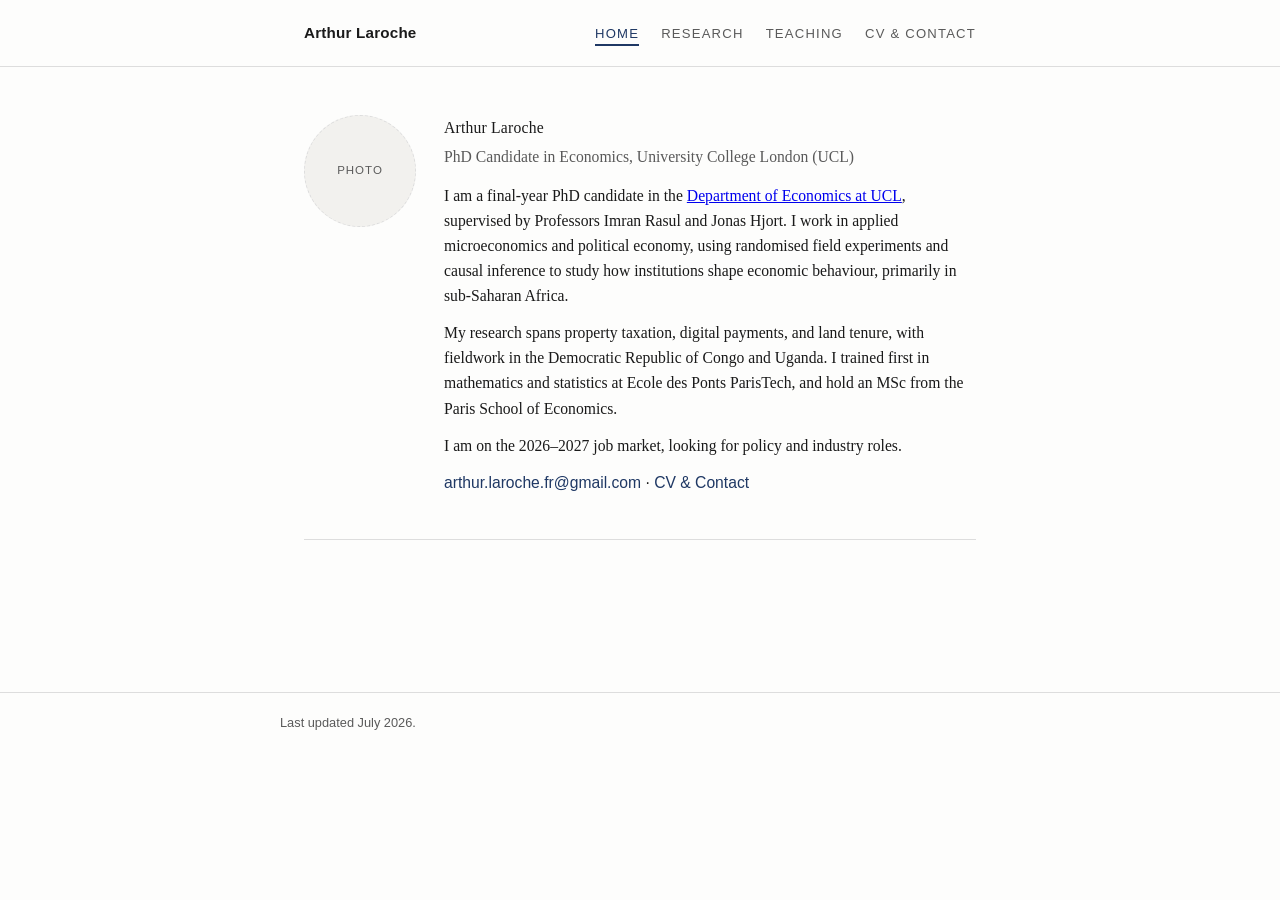
==== index.html @ e4189988 "Update index.html" ====
<!DOCTYPE html>
<html lang="en">
<head>
<meta charset="UTF-8">
<meta name="viewport" content="width=device-width, initial-scale=1.0">
<link rel="canonical" href="https://arthurlaroche.github.io/">
<title>Arthur Laroche</title>
<link rel="stylesheet" href="style.css">
</head>
<body>

<nav class="site-nav">
  <div class="nav-inner">
    <a class="nav-name" href="https://arthurlaroche.github.io/">Arthur Laroche</a>
    <ul>
      <li><a class="nav-link active" href="index.html">Home</a></li>
      <li><a class="nav-link" href="research.html">Research</a></li>
      <li><a class="nav-link" href="teaching.html">Teaching</a></li>
      <li><a class="nav-link" href="cv-contact.html">CV &amp; Contact</a></li>
    </ul>
  </div>
</nav>

<div class="wrap">

  <section class="hero">
    <div class="avatar-placeholder">Photo</div>
    <div class="hero-copy">
      <p class="hero-name">Arthur Laroche</p>
      <p class="hero-role">PhD Candidate in Economics, University College London (UCL)</p>

      <p>
        I am a final-year PhD candidate in the <a href="https://www.ucl.ac.uk/social-historical-sciences/economics">Department of Economics at UCL</a>,
        supervised by Professors Imran Rasul and Jonas Hjort. I work in applied microeconomics and political
        economy, using randomised field experiments and causal inference to study how institutions shape economic behaviour, primarily in sub-Saharan Africa.
      </p>
      <p>
        My research spans property taxation, digital payments, and land tenure, with fieldwork in the Democratic
        Republic of Congo and Uganda. I trained first in mathematics and statistics at Ecole des Ponts ParisTech,
        and hold an MSc from the Paris School of Economics.
      </p>
      <p>
        I am on the 2026&ndash;2027 job market, looking for policy and industry roles.
      </p>

      <p class="hero-links">
        <a href="mailto:arthur.laroche.fr@gmail.com">arthur.laroche.fr@gmail.com</a> &middot;
        <a href="cv-contact.html">CV &amp; Contact</a>
      </p>
    </div>
  </section>

</div>

<footer class="site-footer">
  <div class="wrap" style="padding: 0;">Last updated July 2026.</div>
</footer>

</body>
</html>
---- style.css ----
:root {
  --ink: #1a1a1a;
  --muted: #5a5a5a;
  --line: #dddddd;
  --accent: #1F3864;
  --bg: #fdfdfc;
}
* { box-sizing: border-box; }
body {
  margin: 0;
  font-family: Georgia, 'Times New Roman', serif;
  color: var(--ink);
  background: var(--bg);
  line-height: 1.6;
}
.wrap {
  max-width: 720px;
  margin: 0 auto;
  padding: 48px 24px 96px;
}

/* Nav */
nav.site-nav {
  border-bottom: 1px solid var(--line);
}
nav.site-nav .nav-inner {
  max-width: 720px;
  margin: 0 auto;
  padding: 20px 24px;
  display: flex;
  align-items: center;
  justify-content: space-between;
  font-family: Helvetica, Arial, sans-serif;
}
nav.site-nav .nav-name {
  font-size: 0.95rem;
  font-weight: 700;
  color: var(--ink);
  text-decoration: none;
  letter-spacing: 0.2px;
}
nav.site-nav ul {
  list-style: none;
  display: flex;
  gap: 22px;
  margin: 0;
  padding: 0;
}
nav.site-nav a.nav-link {
  color: var(--muted);
  text-decoration: none;
  font-size: 0.82rem;
  text-transform: uppercase;
  letter-spacing: 1.2px;
  padding-bottom: 3px;
  border-bottom: 2px solid transparent;
}
nav.site-nav a.nav-link:hover {
  color: var(--accent);
}
nav.site-nav a.nav-link.active {
  color: var(--accent);
  border-bottom: 2px solid var(--accent);
}

/* Header block (page title area) — used on Research / Teaching / CV pages */
header.page-header {
  margin-bottom: 40px;
  padding-bottom: 24px;
  border-bottom: 1px solid var(--line);
}
h1 {
  font-size: 2rem;
  margin: 0 0 6px;
  font-weight: 500;
  letter-spacing: 0.2px;
}
.role {
  color: var(--muted);
  font-size: 1.05rem;
  margin: 0 0 14px;
}
.contact {
  font-family: Helvetica, Arial, sans-serif;
  font-size: 0.9rem;
  color: var(--muted);
}
.contact a {
  color: var(--accent);
  text-decoration: none;
}
.contact a:hover { text-decoration: underline; }
.contact span:not(:last-child)::after {
  content: "  \00b7  ";
  color: var(--line);
}

/* Home page hero */
.hero {
  display: flex;
  align-items: flex-start;
  gap: 28px;
  margin-bottom: 8px;
  padding-bottom: 32px;
  border-bottom: 1px solid var(--line);
}
.avatar-placeholder {
  flex: 0 0 auto;
  width: 112px;
  height: 112px;
  border-radius: 50%;
  border: 1px dashed var(--line);
  background: #f2f1ee;
  display: flex;
  align-items: center;
  justify-content: center;
  font-family: Helvetica, Arial, sans-serif;
  font-size: 0.72rem;
  text-transform: uppercase;
  letter-spacing: 1px;
  color: var(--muted);
  text-align: center;
}
.hero-copy { flex: 1 1 auto; min-width: 0; }
.hero-name {
  font-size: 1.6rem;
  margin: 0 0 4px;
  font-weight: 500;
  letter-spacing: 0.2px;
}
.hero-role {
  color: var(--muted);
  font-size: 1rem;
  margin: 0 0 14px;
}
.hero-copy p { font-size: 0.98rem; }
.hero-links {
  font-family: Helvetica, Arial, sans-serif;
  font-size: 0.85rem;
  margin-top: 6px;
}
.hero-links a {
  color: var(--accent);
  text-decoration: none;
}
.hero-links a:hover { text-decoration: underline; }

@media (max-width: 480px) {
  .hero { flex-direction: column; align-items: center; text-align: center; }
  .hero-links { text-align: center; }
}

/* CV & Contact page */
.cv-block { margin-bottom: 30px; }
.cv-block h2 { margin-bottom: 10px; }
.cv-block a.file-link {
  display: inline-block;
  color: var(--accent);
  text-decoration: none;
  border-bottom: 1px solid var(--accent);
  font-size: 0.98rem;
}
.cv-block a.file-link:hover { opacity: 0.75; }
.contact-list {
  font-family: Helvetica, Arial, sans-serif;
  font-size: 0.95rem;
  color: #333;
}
.contact-list div { margin-bottom: 8px; }
.contact-list a { color: var(--accent); text-decoration: none; }
.contact-list a:hover { text-decoration: underline; }

section {
  margin-bottom: 36px;
}
h2 {
  font-family: Helvetica, Arial, sans-serif;
  font-size: 0.78rem;
  text-transform: uppercase;
  letter-spacing: 1.5px;
  color: var(--accent);
  margin: 0 0 14px;
}
p { margin: 0 0 12px; }

.paper { margin-bottom: 28px; }
.paper-title { font-weight: 700; margin-bottom: 3px; }
.paper-meta {
  font-style: italic;
  color: var(--muted);
  font-size: 0.92rem;
  margin-bottom: 8px;
}
.paper-abstract { font-size: 0.85rem; color: #333; }
.paper-tag {
  display: inline-block;
  font-family: Helvetica, Arial, sans-serif;
  font-size: 0.7rem;
  text-transform: uppercase;
  letter-spacing: 1px;
  color: var(--accent);
  border: 1px solid var(--accent);
  border-radius: 3px;
  padding: 2px 7px;
  margin-bottom: 10px;
}

ul.plain { margin: 0; padding-left: 18px; }
ul.plain li { margin-bottom: 8px; }

.teach-entry { margin-bottom: 22px; }
.teach-title { font-weight: 700; margin-bottom: 2px; }
.teach-meta {
  font-style: italic;
  color: var(--muted);
  font-size: 0.92rem;
  margin-bottom: 6px;
}
.teach-desc { font-size: 0.95rem; color: #333; }

footer.site-footer {
  margin-top: 48px;
  padding-top: 20px;
  border-top: 1px solid var(--line);
  font-family: Helvetica, Arial, sans-serif;
  font-size: 0.8rem;
  color: var(--muted);
}
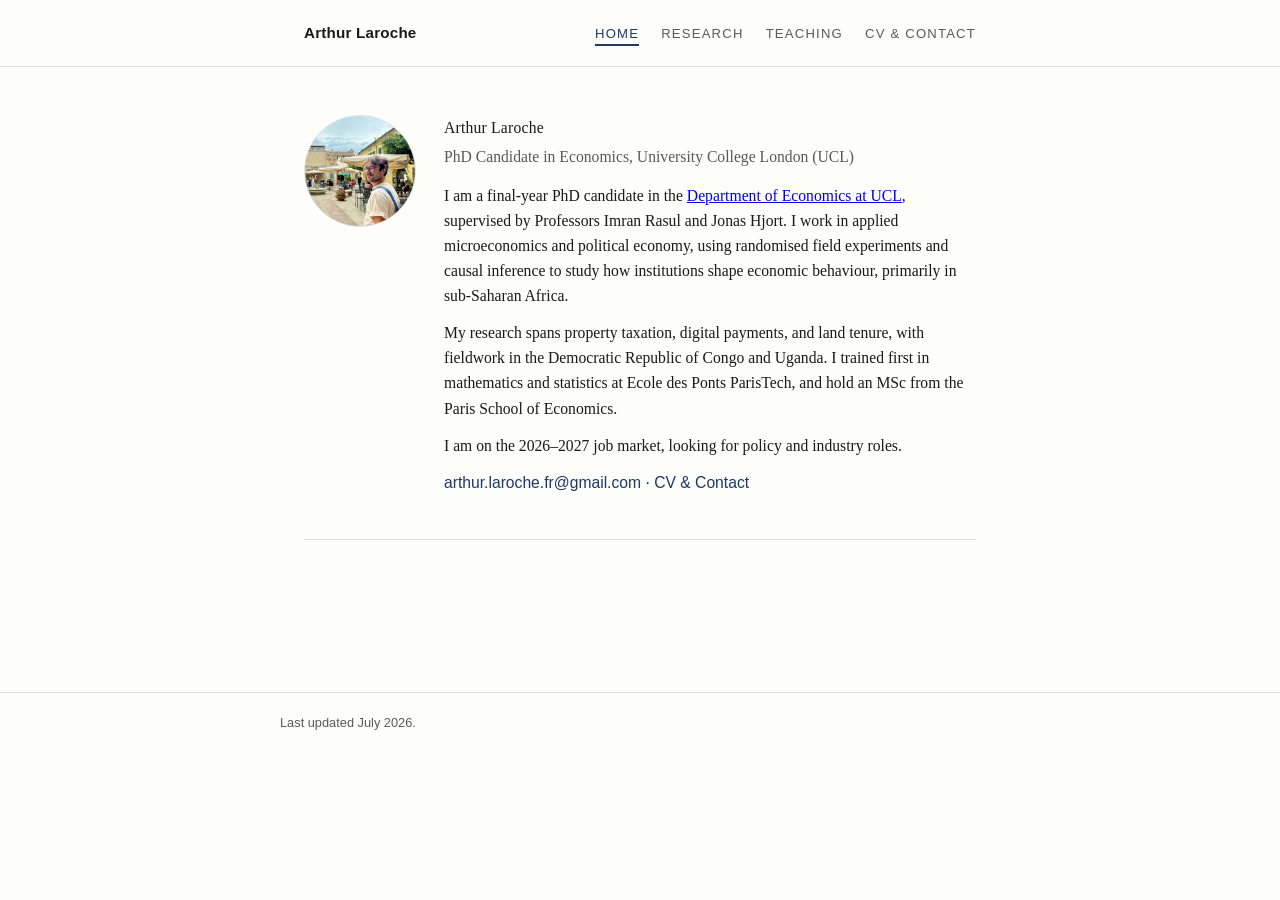
==== commit 6e252417: "Update index.html" ====
--- a/index.html
+++ b/index.html
@@ -24,7 +24,7 @@
 <div class="wrap">
 
   <section class="hero">
-    <div class="avatar-placeholder">Photo</div>
+    <img class="avatar-placeholder" src="photo.jpg" alt="Arthur Laroche">
     <div class="hero-copy">
       <p class="hero-name">Arthur Laroche</p>
       <p class="hero-role">PhD Candidate in Economics, University College London (UCL)</p>
--- a/style.css
+++ b/style.css
@@ -109,8 +109,9 @@
   width: 112px;
   height: 112px;
   border-radius: 50%;
-  border: 1px dashed var(--line);
+  border: 1px solid var(--line);
   background: #f2f1ee;
+  object-fit: cover;
   display: flex;
   align-items: center;
   justify-content: center;
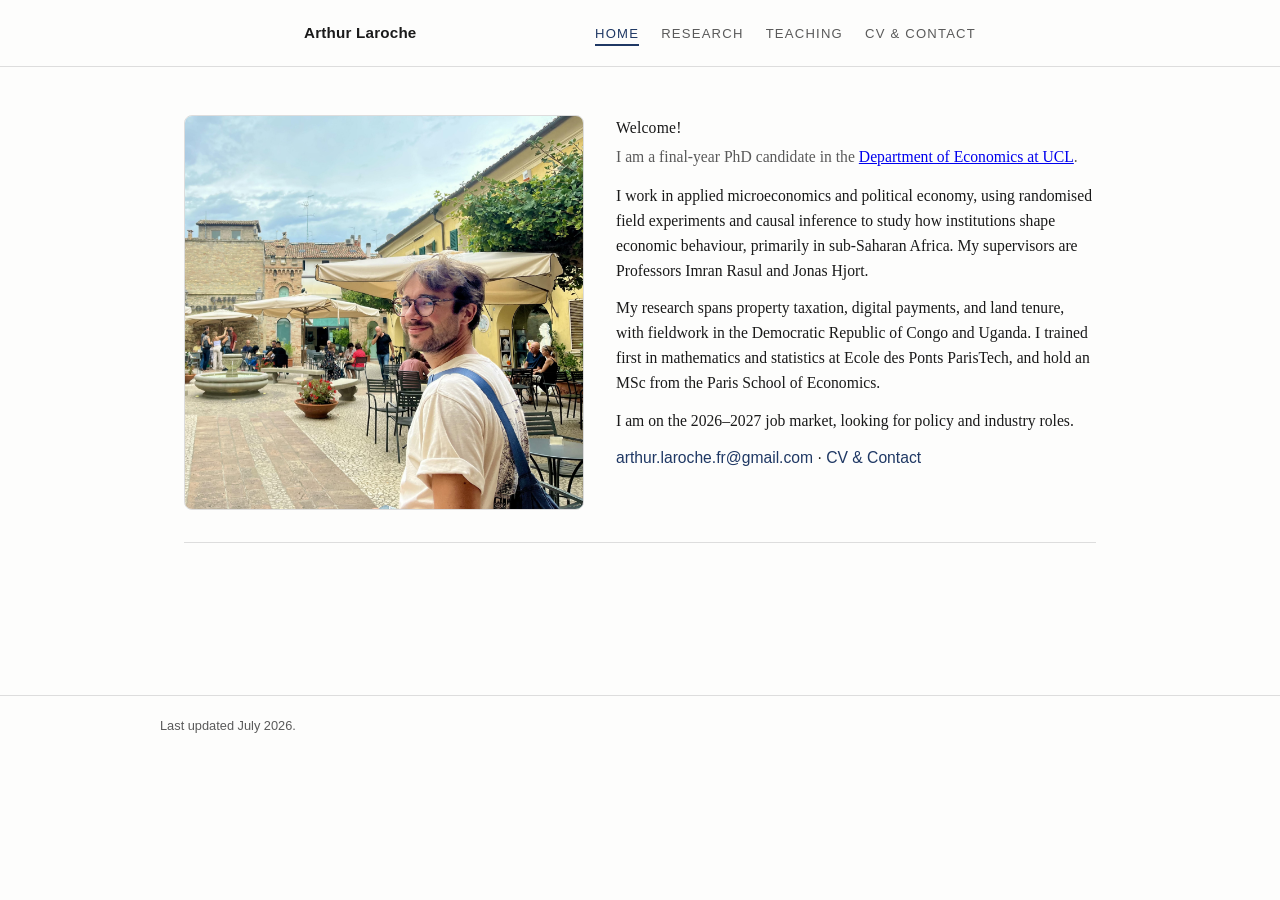
==== commit a735c1aa: "Update index.html" ====
--- a/index.html
+++ b/index.html
@@ -26,13 +26,12 @@
   <section class="hero">
     <img class="avatar-placeholder" src="photo.jpg" alt="Arthur Laroche">
     <div class="hero-copy">
-      <p class="hero-name">Arthur Laroche</p>
-      <p class="hero-role">PhD Candidate in Economics, University College London (UCL)</p>
+      <p class="hero-name">Welcome!</p>
+      <p class="hero-role">I am a final-year PhD candidate in the <a href="https://www.ucl.ac.uk/social-historical-sciences/economics">Department of Economics at UCL</a>. </p>
 
       <p>
-        I am a final-year PhD candidate in the <a href="https://www.ucl.ac.uk/social-historical-sciences/economics">Department of Economics at UCL</a>,
-        supervised by Professors Imran Rasul and Jonas Hjort. I work in applied microeconomics and political
-        economy, using randomised field experiments and causal inference to study how institutions shape economic behaviour, primarily in sub-Saharan Africa.
+        I work in applied microeconomics and political economy, using randomised field experiments and causal inference to study how institutions shape economic behaviour, primarily in sub-Saharan Africa.
+        My supervisors are Professors Imran Rasul and Jonas Hjort.
       </p>
       <p>
         My research spans property taxation, digital payments, and land tenure, with fieldwork in the Democratic
--- a/style.css
+++ b/style.css
@@ -14,7 +14,7 @@
   line-height: 1.6;
 }
 .wrap {
-  max-width: 720px;
+  max-width: 960px;
   margin: 0 auto;
   padding: 48px 24px 96px;
 }
@@ -98,30 +98,27 @@
 /* Home page hero */
 .hero {
   display: flex;
+  flex-direction: row;
   align-items: flex-start;
-  gap: 28px;
+  gap: 32px;
   margin-bottom: 8px;
   padding-bottom: 32px;
   border-bottom: 1px solid var(--line);
 }
 .avatar-placeholder {
-  flex: 0 0 auto;
-  width: 112px;
-  height: 112px;
-  border-radius: 50%;
+  flex: 0 0 400px;
+  width: 400px;
+  height: auto;
+  border-radius: 8px;
   border: 1px solid var(--line);
-  background: #f2f1ee;
   object-fit: cover;
-  display: flex;
-  align-items: center;
-  justify-content: center;
-  font-family: Helvetica, Arial, sans-serif;
-  font-size: 0.72rem;
-  text-transform: uppercase;
-  letter-spacing: 1px;
-  color: var(--muted);
-  text-align: center;
-}
+  display: block;
+}
+.hero-copy {
+  flex: 1 1 auto;
+  min-width: 0;
+}
+.hero-copy { width: 100%; }
 .hero-copy { flex: 1 1 auto; min-width: 0; }
 .hero-name {
   font-size: 1.6rem;
@@ -146,9 +143,9 @@
 }
 .hero-links a:hover { text-decoration: underline; }
 
-@media (max-width: 480px) {
-  .hero { flex-direction: column; align-items: center; text-align: center; }
-  .hero-links { text-align: center; }
+@media (max-width: 640px) {
+  .hero { flex-direction: column; }
+  .avatar-placeholder { width: 100%; flex-basis: auto; }
 }
 
 /* CV & Contact page */
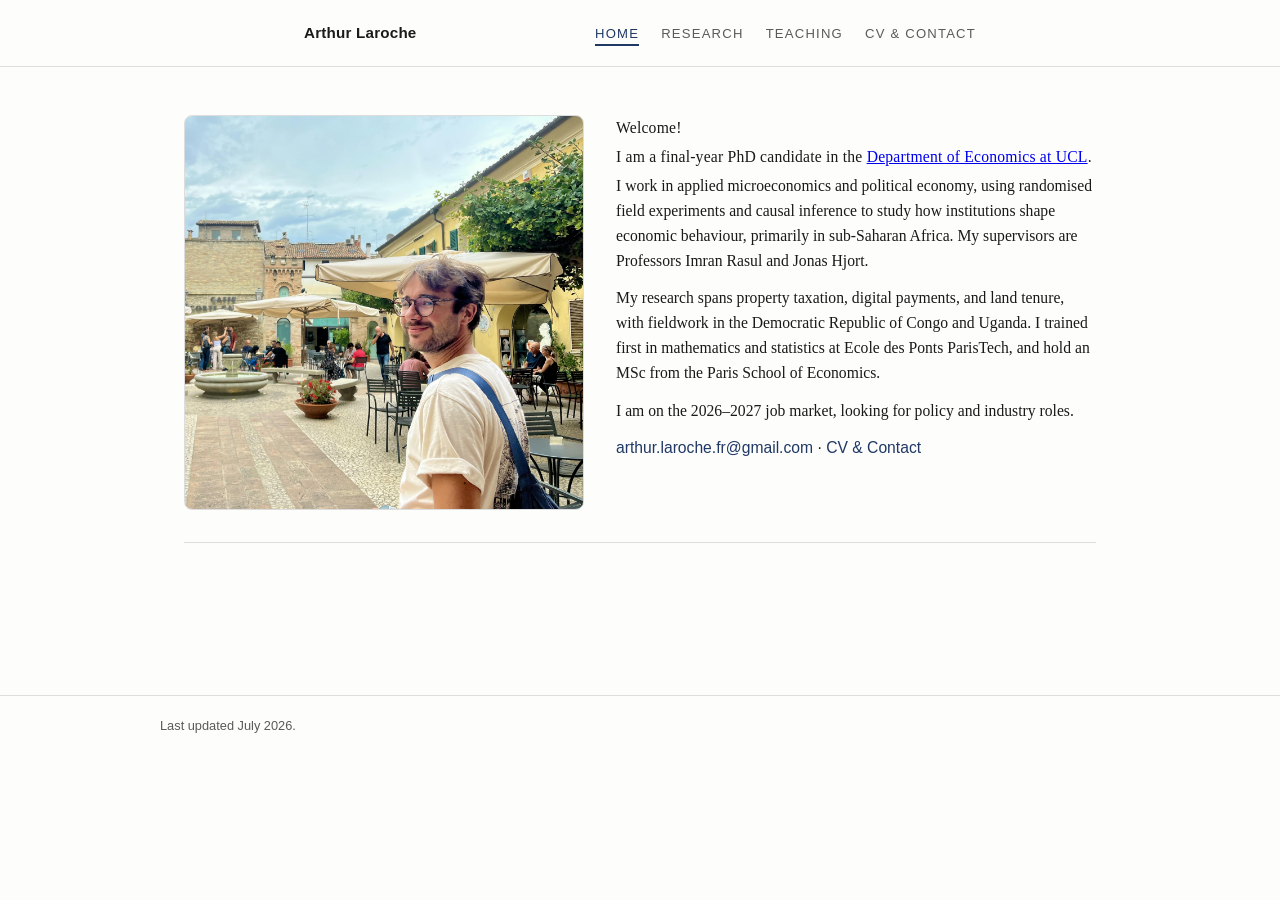
==== commit 5ed410e0: "Update index.html" ====
--- a/index.html
+++ b/index.html
@@ -27,7 +27,7 @@
     <img class="avatar-placeholder" src="photo.jpg" alt="Arthur Laroche">
     <div class="hero-copy">
       <p class="hero-name">Welcome!</p>
-      <p class="hero-role">I am a final-year PhD candidate in the <a href="https://www.ucl.ac.uk/social-historical-sciences/economics">Department of Economics at UCL</a>. </p>
+      <p class="hero-name">I am a final-year PhD candidate in the <a href="https://www.ucl.ac.uk/social-historical-sciences/economics">Department of Economics at UCL</a>. </p>
 
       <p>
         I work in applied microeconomics and political economy, using randomised field experiments and causal inference to study how institutions shape economic behaviour, primarily in sub-Saharan Africa.
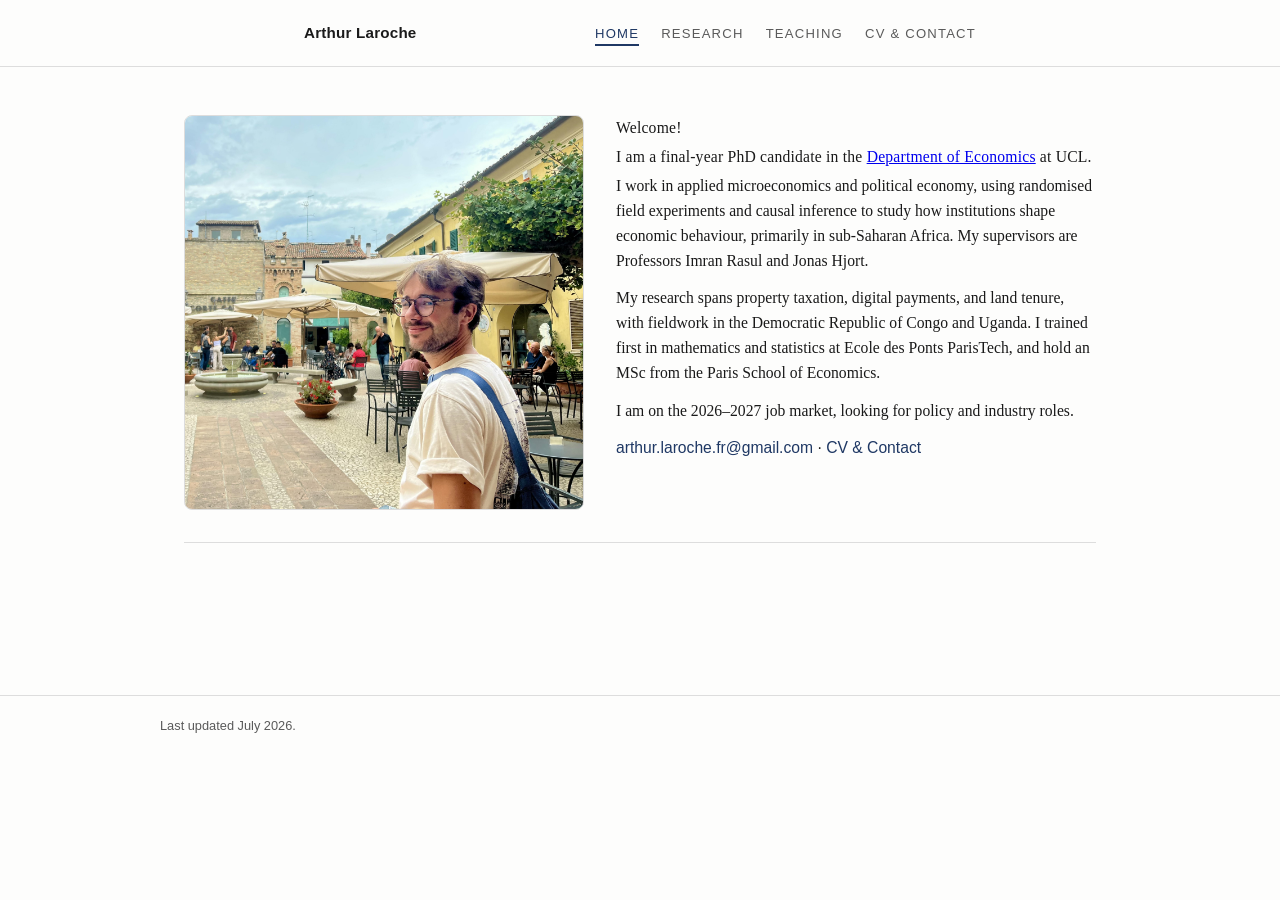
==== commit c01399c6: "Update index.html" ====
--- a/index.html
+++ b/index.html
@@ -27,7 +27,7 @@
     <img class="avatar-placeholder" src="photo.jpg" alt="Arthur Laroche">
     <div class="hero-copy">
       <p class="hero-name">Welcome!</p>
-      <p class="hero-name">I am a final-year PhD candidate in the <a href="https://www.ucl.ac.uk/social-historical-sciences/economics">Department of Economics at UCL</a>. </p>
+      <p class="hero-name">I am a final-year PhD candidate in the <a href="https://www.ucl.ac.uk/social-historical-sciences/economics">Department of Economics</a> at UCL. </p>
 
       <p>
         I work in applied microeconomics and political economy, using randomised field experiments and causal inference to study how institutions shape economic behaviour, primarily in sub-Saharan Africa.
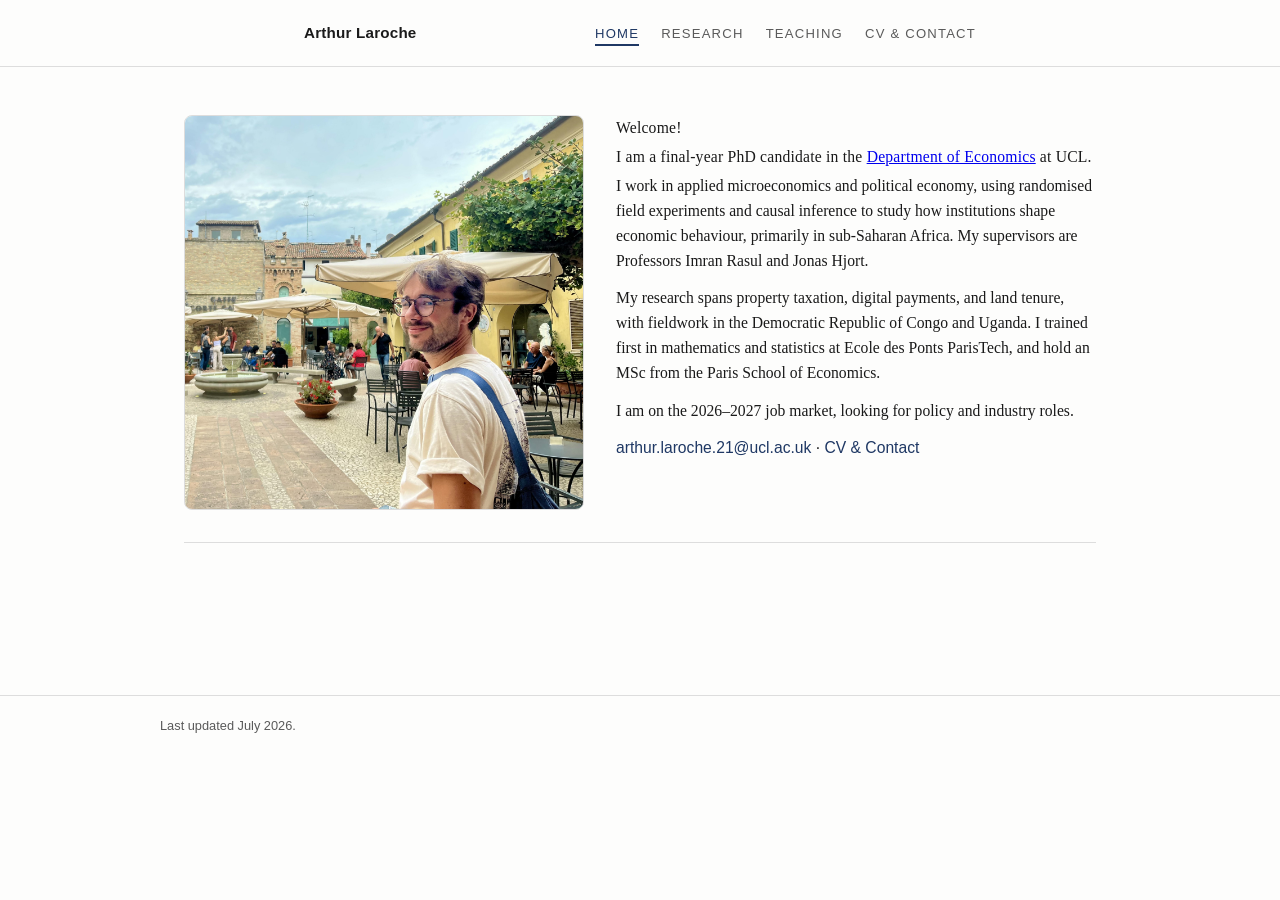
==== commit 9e25d9e6: "Update index.html" ====
--- a/index.html
+++ b/index.html
@@ -43,7 +43,7 @@
       </p>
 
       <p class="hero-links">
-        <a href="mailto:arthur.laroche.fr@gmail.com">arthur.laroche.fr@gmail.com</a> &middot;
+        <a href="mailto:arthur.laroche.21@ucl.ac.uk">arthur.laroche.21@ucl.ac.uk</a> &middot;
         <a href="cv-contact.html">CV &amp; Contact</a>
       </p>
     </div>
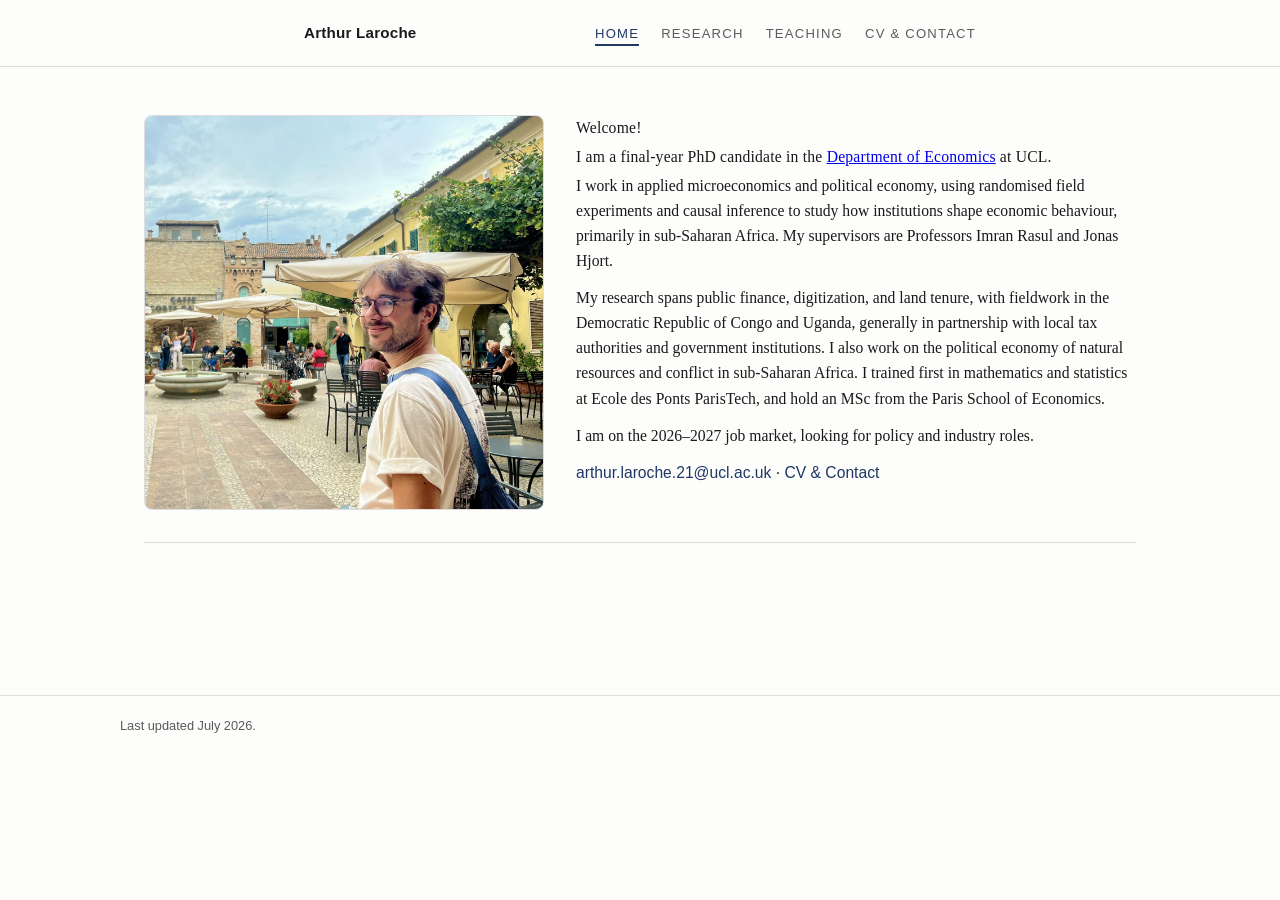
==== commit 73c9a8be: "Update index.html" ====
--- a/index.html
+++ b/index.html
@@ -34,9 +34,9 @@
         My supervisors are Professors Imran Rasul and Jonas Hjort.
       </p>
       <p>
-        My research spans property taxation, digital payments, and land tenure, with fieldwork in the Democratic
-        Republic of Congo and Uganda. I trained first in mathematics and statistics at Ecole des Ponts ParisTech,
-        and hold an MSc from the Paris School of Economics.
+        My research spans public finance, digitization, and land tenure, with fieldwork in the Democratic Republic of Congo and Uganda, generally in partnership with local tax authorities and government 
+        institutions. I also work on the political economy of natural resources and conflict in sub-Saharan Africa. I trained first in mathematics and statistics at Ecole des Ponts ParisTech, and 
+        hold an MSc from the Paris School of Economics.
       </p>
       <p>
         I am on the 2026&ndash;2027 job market, looking for policy and industry roles.
--- a/style.css
+++ b/style.css
@@ -14,7 +14,7 @@
   line-height: 1.6;
 }
 .wrap {
-  max-width: 960px;
+  max-width: 1040px;
   margin: 0 auto;
   padding: 48px 24px 96px;
 }
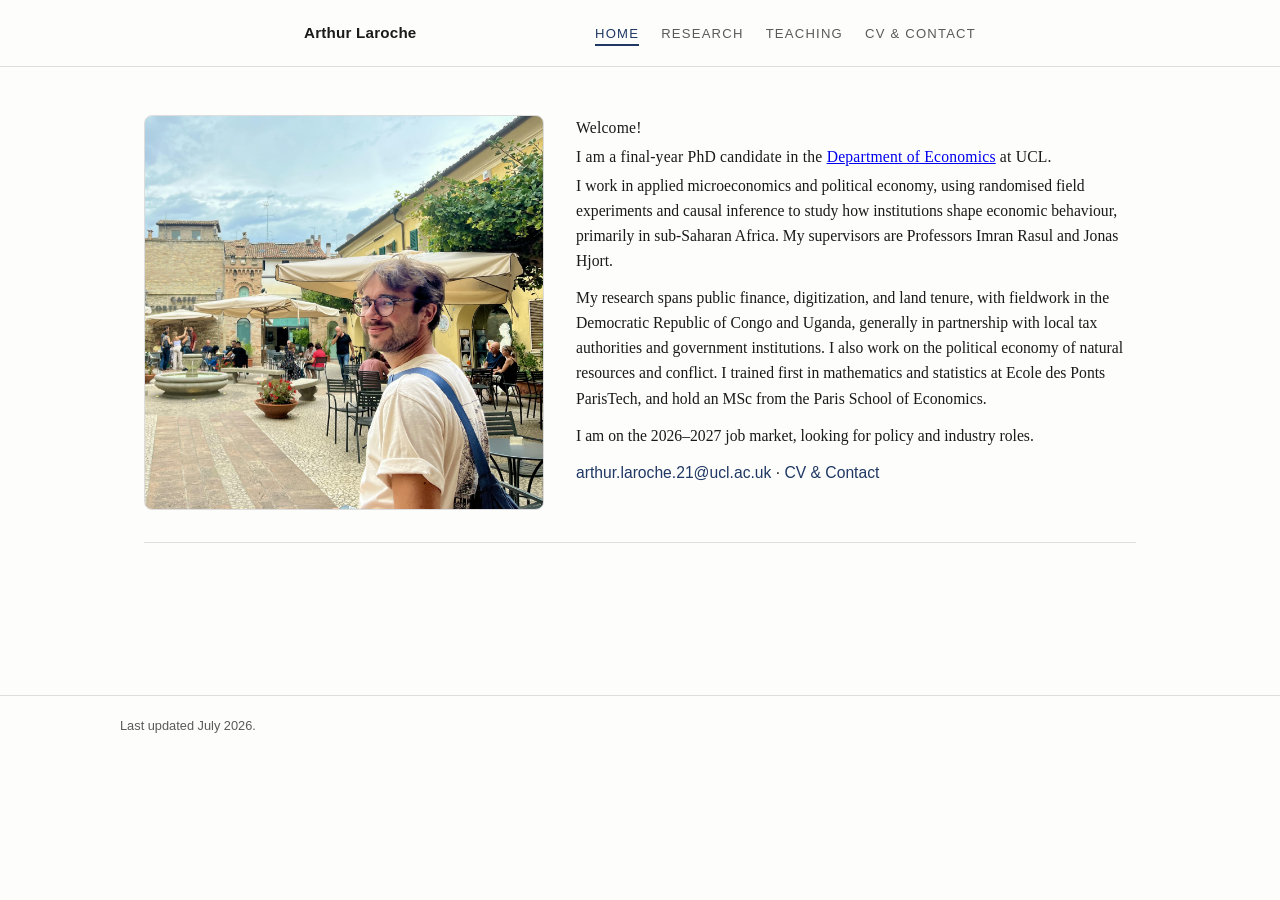
==== commit 0215eded: "Update index.html" ====
--- a/index.html
+++ b/index.html
@@ -35,7 +35,7 @@
       </p>
       <p>
         My research spans public finance, digitization, and land tenure, with fieldwork in the Democratic Republic of Congo and Uganda, generally in partnership with local tax authorities and government 
-        institutions. I also work on the political economy of natural resources and conflict in sub-Saharan Africa. I trained first in mathematics and statistics at Ecole des Ponts ParisTech, and 
+        institutions. I also work on the political economy of natural resources and conflict. I trained first in mathematics and statistics at Ecole des Ponts ParisTech, and 
         hold an MSc from the Paris School of Economics.
       </p>
       <p>
